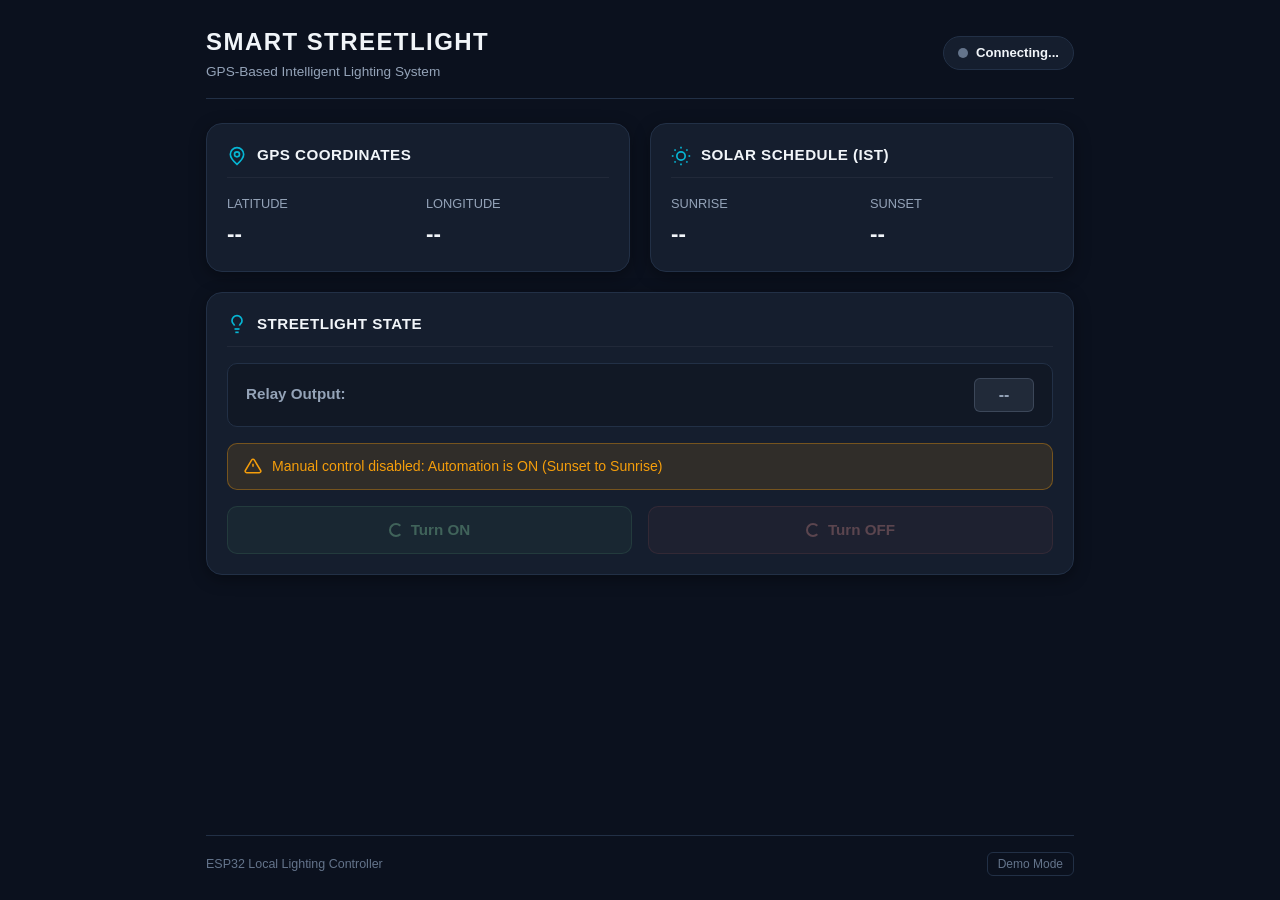
==== frontend/index.html @ 681033b6 "feat: complete Person A deliverables (frontend, mock server, tests, docs) and repository initializat" ====
<!DOCTYPE html>
<html lang="en">
<head>
  <meta charset="UTF-8">
  <meta name="viewport" content="width=device-width, initial-scale=1.0">
  <title>Smart Streetlight</title>
  <link rel="stylesheet" href="styles.css">
</head>
<body>
  <div id="demo-banner" class="demo-banner" role="status" aria-live="polite" hidden>
    <div class="demo-banner-content">
      <span class="demo-badge">DEMO MODE</span>
      <span>SAMPLE DATA, NOT FROM HARDWARE</span>
      <div class="demo-controls">
        <label for="demo-scenario-select" class="visually-hidden">Scenario</label>
        <select id="demo-scenario-select" class="demo-select">
          <option value="gps_ok">GPS Active & Valid</option>
          <option value="gps_waiting">GPS Waiting (No Fix)</option>
          <option value="automation_on">Automation Active (ON)</option>
        </select>
        <button type="button" id="demo-exit-btn" class="demo-btn">Exit Demo</button>
      </div>
    </div>
  </div>

  <div class="app-container">
    <header class="app-header">
      <div class="header-titles">
        <h1 class="main-title">SMART STREETLIGHT</h1>
        <p class="sub-title">GPS-Based Intelligent Lighting System</p>
      </div>
      <div class="connection-pill" id="connection-pill" aria-live="polite">
        <span class="status-indicator" id="connection-dot" aria-hidden="true"></span>
        <span class="status-label" id="connection-text">Connecting...</span>
      </div>
    </header>

    <main class="dashboard-grid">
      <section class="card" aria-labelledby="gps-title">
        <div class="card-header">
          <svg class="card-icon" viewBox="0 0 24 24" fill="none" stroke="currentColor" stroke-width="2" aria-hidden="true">
            <path d="M12 2a8 8 0 0 0-8 8c0 5.25 8 12 8 12s8-6.75 8-12a8 8 0 0 0-8-8z"/><circle cx="12" cy="10" r="3"/>
          </svg>
          <h2 id="gps-title" class="card-title">GPS Coordinates</h2>
        </div>
        <div class="metrics-row">
          <div class="metric-item">
            <span class="metric-label">Latitude</span>
            <span class="metric-value" id="val-latitude">--</span>
          </div>
          <div class="metric-item">
            <span class="metric-label">Longitude</span>
            <span class="metric-value" id="val-longitude">--</span>
          </div>
        </div>
      </section>

      <section class="card" aria-labelledby="solar-title">
        <div class="card-header">
          <svg class="card-icon" viewBox="0 0 24 24" fill="none" stroke="currentColor" stroke-width="2" aria-hidden="true">
            <circle cx="12" cy="12" r="5"/><line x1="12" y1="1" x2="12" y2="3"/><line x1="12" y1="21" x2="12" y2="23"/>
            <line x1="4.2" y1="4.2" x2="5.6" y2="5.6"/><line x1="18.4" y1="18.4" x2="19.8" y2="19.8"/>
            <line x1="1" y1="12" x2="3" y2="12"/><line x1="21" y1="12" x2="23" y2="12"/>
            <line x1="4.2" y1="19.8" x2="5.6" y2="18.4"/><line x1="18.4" y1="5.6" x2="19.8" y2="4.2"/>
          </svg>
          <h2 id="solar-title" class="card-title">Solar Schedule (IST)</h2>
        </div>
        <div class="metrics-row">
          <div class="metric-item">
            <span class="metric-label">Sunrise</span>
            <span class="metric-value" id="val-sunrise">--</span>
          </div>
          <div class="metric-item">
            <span class="metric-label">Sunset</span>
            <span class="metric-value" id="val-sunset">--</span>
          </div>
        </div>
      </section>

      <section class="card card-wide" aria-labelledby="control-title">
        <div class="card-header">
          <svg class="card-icon" viewBox="0 0 24 24" fill="none" stroke="currentColor" stroke-width="2" aria-hidden="true">
            <path d="M15 14c.2-1 .7-1.8 1.4-2.5A4.6 4.6 0 0 0 18 8a6 6 0 1 0-12 0c0 1 .3 2.2 1.5 3.5A4.6 4.6 0 0 1 9 14"/>
            <line x1="9" y1="18" x2="15" y2="18"/><line x1="10" y1="22" x2="14" y2="22"/>
          </svg>
          <h2 id="control-title" class="card-title">Streetlight State</h2>
        </div>

        <div class="relay-state-display" aria-live="polite">
          <span class="relay-state-label">Relay Output:</span>
          <span class="relay-state-badge badge-off" id="relay-state-badge">--</span>
        </div>

        <div class="automation-notice" id="automation-notice" role="alert" hidden>
          <svg class="notice-icon" viewBox="0 0 24 24" fill="none" stroke="currentColor" stroke-width="2" aria-hidden="true">
            <path d="M10.3 3.9L1.8 18a2 2 0 0 0 1.7 3h17a2 2 0 0 0 1.7-3L13.7 3.9a2 2 0 0 0-3.4 0z"/>
            <line x1="12" y1="9" x2="12" y2="13"/><line x1="12" y1="17" x2="12.01" y2="17"/>
          </svg>
          <span class="notice-text">Manual control disabled: Automation is ON (Sunset to Sunrise)</span>
        </div>

        <div class="action-buttons-group">
          <button type="button" class="btn btn-on" id="btn-turn-on" disabled>
            <span class="btn-spinner" aria-hidden="true" hidden></span>
            <span class="btn-label">Turn ON</span>
          </button>
          <button type="button" class="btn btn-off" id="btn-turn-off" disabled>
            <span class="btn-spinner" aria-hidden="true" hidden></span>
            <span class="btn-label">Turn OFF</span>
          </button>
        </div>

        <div class="command-error" id="command-error" role="alert" aria-live="assertive" hidden></div>
      </section>
    </main>

    <footer class="app-footer">
      <span>ESP32 Local Lighting Controller</span>
      <button type="button" id="demo-enter-btn" class="demo-trigger-btn">Demo Mode</button>
    </footer>
  </div>

  <script src="config.js"></script>
  <script src="app.js"></script>
  <script src="demo.js"></script>
</body>
</html>
---- frontend/styles.css ----
/* ==========================================================================
   ESP32 Smart Streetlight - Stylesheet (Person A)
   Theme: Dark Navy / Infrastructure Monitoring (< 8 KB)
   ========================================================================== */
:root {
  --bg-app: #0b111e;
  --bg-card: #151e2e;
  --border-card: #223046;
  --border-focus: #38bdf8;
  --text-main: #f1f5f9;
  --text-muted: #94a3b8;
  --text-dim: #64748b;
  --accent-cyan: #06b6d4;
  --status-connected: #22c55e;
  --relay-on: #22c55e;
  --warning-amber: #f59e0b;
  --warning-bg: rgba(245, 158, 11, 0.12);
  --warning-border: rgba(245, 158, 11, 0.35);
  --error-red: #ef4444;
  --error-bg: rgba(239, 68, 68, 0.12);
  --error-border: rgba(239, 68, 68, 0.35);
  --demo-gold: #fbbf24;
  --demo-bg: #272111;
  --demo-border: #785e17;
  --radius-sm: 6px;
  --radius-md: 10px;
  --radius-lg: 16px;
  --shadow-card: 0 4px 16px rgba(0, 0, 0, 0.35);
  --transition: 0.2s ease;
}

*, *::before, *::after {
  box-sizing: border-box;
  margin: 0;
  padding: 0;
}

body {
  font-family: -apple-system, BlinkMacSystemFont, "Segoe UI", Roboto, "Helvetica Neue", Arial, sans-serif;
  background-color: var(--bg-app);
  color: var(--text-main);
  line-height: 1.5;
  min-height: 100vh;
  display: flex;
  flex-direction: column;
}

.visually-hidden {
  position: absolute;
  width: 1px;
  height: 1px;
  padding: 0;
  margin: -1px;
  overflow: hidden;
  clip: rect(0, 0, 0, 0);
  white-space: nowrap;
  border: 0;
}

/* Demo Banner */
.demo-banner {
  background-color: var(--demo-bg);
  border-bottom: 1px solid var(--demo-border);
  color: var(--demo-gold);
  font-size: 0.85rem;
  font-weight: 600;
  padding: 8px 16px;
}

.demo-banner-content {
  max-width: 900px;
  margin: 0 auto;
  display: flex;
  align-items: center;
  justify-content: space-between;
  flex-wrap: wrap;
  gap: 8px;
}

.demo-badge {
  background: var(--demo-gold);
  color: #1a1405;
  padding: 2px 6px;
  border-radius: var(--radius-sm);
  font-size: 0.75rem;
  font-weight: 700;
}

.demo-controls {
  display: flex;
  align-items: center;
  gap: 8px;
}

.demo-select, .demo-btn {
  background: #191407;
  color: var(--demo-gold);
  border: 1px solid var(--demo-border);
  border-radius: var(--radius-sm);
  padding: 4px 8px;
  font-size: 0.8rem;
  cursor: pointer;
}

.demo-btn:hover { background: #33270b; }

/* Main Container */
.app-container {
  max-width: 900px;
  width: 100%;
  margin: 0 auto;
  padding: 24px 16px;
  display: flex;
  flex-direction: column;
  flex: 1;
}

/* Header */
.app-header {
  display: flex;
  justify-content: space-between;
  align-items: center;
  margin-bottom: 24px;
  padding-bottom: 16px;
  border-bottom: 1px solid var(--border-card);
  flex-wrap: wrap;
  gap: 12px;
}

.header-titles .main-title {
  font-size: 1.5rem;
  font-weight: 700;
  letter-spacing: 0.06em;
}

.header-titles .sub-title {
  font-size: 0.85rem;
  color: var(--text-muted);
  margin-top: 2px;
}

/* Connection Pill */
.connection-pill {
  display: inline-flex;
  align-items: center;
  gap: 8px;
  padding: 6px 14px;
  border-radius: 9999px;
  background: var(--bg-card);
  border: 1px solid var(--border-card);
  font-size: 0.82rem;
  font-weight: 600;
  transition: border-color var(--transition);
}

.status-indicator {
  width: 10px;
  height: 10px;
  border-radius: 50%;
  background: var(--text-dim);
  display: inline-block;
}

.connection-pill.connected .status-indicator {
  background: var(--status-connected);
  box-shadow: 0 0 8px rgba(34, 197, 94, 0.6);
}

.connection-pill.connected { border-color: rgba(34, 197, 94, 0.3); }
.connection-pill.disconnected .status-indicator { background: var(--error-red); }

/* Dashboard Grid */
.dashboard-grid {
  display: grid;
  grid-template-columns: repeat(2, 1fr);
  gap: 20px;
  margin-bottom: 24px;
}

@media (max-width: 640px) {
  .dashboard-grid { grid-template-columns: 1fr; }
}

/* Cards */
.card {
  background: var(--bg-card);
  border: 1px solid var(--border-card);
  border-radius: var(--radius-lg);
  padding: 20px;
  box-shadow: var(--shadow-card);
  display: flex;
  flex-direction: column;
}

.card-wide { grid-column: 1 / -1; }

.card-header {
  display: flex;
  align-items: center;
  gap: 10px;
  margin-bottom: 16px;
  border-bottom: 1px solid rgba(255, 255, 255, 0.05);
  padding-bottom: 10px;
}

.card-icon {
  width: 20px;
  height: 20px;
  color: var(--accent-cyan);
  flex-shrink: 0;
}

.card-title {
  font-size: 0.95rem;
  font-weight: 600;
  text-transform: uppercase;
  letter-spacing: 0.03em;
}

/* Metrics */
.metrics-row {
  display: grid;
  grid-template-columns: 1fr 1fr;
  gap: 16px;
}

.metric-item { display: flex; flex-direction: column; }
.metric-label {
  font-size: 0.8rem;
  color: var(--text-muted);
  margin-bottom: 4px;
  text-transform: uppercase;
}

.metric-value {
  font-size: 1.4rem;
  font-weight: 700;
  font-variant-numeric: tabular-nums;
}

/* Relay Output Display */
.relay-state-display {
  display: flex;
  align-items: center;
  justify-content: space-between;
  background: rgba(0, 0, 0, 0.2);
  border: 1px solid var(--border-card);
  border-radius: var(--radius-md);
  padding: 14px 18px;
  margin-bottom: 16px;
}

.relay-state-label {
  font-size: 0.95rem;
  font-weight: 600;
  color: var(--text-muted);
}

.relay-state-badge {
  display: inline-block;
  padding: 4px 16px;
  border-radius: var(--radius-sm);
  font-size: 1rem;
  font-weight: 700;
  min-width: 60px;
  text-align: center;
}

.badge-on {
  background: rgba(34, 197, 94, 0.2);
  color: var(--relay-on);
  border: 1px solid rgba(34, 197, 94, 0.4);
}

.badge-off {
  background: rgba(100, 116, 139, 0.2);
  color: var(--text-muted);
  border: 1px solid rgba(100, 116, 139, 0.4);
}

/* Automation Notice (Amber) */
.automation-notice {
  display: flex;
  align-items: center;
  gap: 10px;
  background-color: var(--warning-bg);
  border: 1px solid var(--warning-border);
  color: var(--warning-amber);
  padding: 12px 16px;
  border-radius: var(--radius-md);
  font-size: 0.88rem;
  font-weight: 500;
  margin-bottom: 16px;
}

.notice-icon {
  width: 18px;
  height: 18px;
  flex-shrink: 0;
}

/* Buttons */
.action-buttons-group {
  display: grid;
  grid-template-columns: 1fr 1fr;
  gap: 16px;
}

@media (max-width: 480px) {
  .action-buttons-group { grid-template-columns: 1fr; }
}

.btn {
  display: inline-flex;
  align-items: center;
  justify-content: center;
  gap: 8px;
  padding: 14px 20px;
  border-radius: var(--radius-md);
  font-size: 0.95rem;
  font-weight: 700;
  cursor: pointer;
  border: 1px solid transparent;
  transition: all var(--transition);
  min-height: 48px;
}

.btn:focus-visible {
  outline: 2px solid var(--border-focus);
  outline-offset: 2px;
}

.btn-on {
  background-color: rgba(34, 197, 94, 0.15);
  color: #4ade80;
  border-color: rgba(34, 197, 94, 0.4);
}

.btn-on:not(:disabled):hover {
  background-color: rgba(34, 197, 94, 0.25);
  border-color: rgba(34, 197, 94, 0.6);
}

.btn-off {
  background-color: rgba(239, 68, 68, 0.15);
  color: #f87171;
  border-color: rgba(239, 68, 68, 0.4);
}

.btn-off:not(:disabled):hover {
  background-color: rgba(239, 68, 68, 0.25);
  border-color: rgba(239, 68, 68, 0.6);
}

.btn:disabled {
  opacity: 0.4;
  cursor: not-allowed;
  filter: grayscale(0.5);
}

.btn-spinner {
  width: 14px;
  height: 14px;
  border: 2px solid currentColor;
  border-right-color: transparent;
  border-radius: 50%;
  animation: spin 0.75s linear infinite;
  display: inline-block;
}

@keyframes spin { to { transform: rotate(360deg); } }

.command-error {
  margin-top: 14px;
  padding: 10px 14px;
  background-color: var(--error-bg);
  border: 1px solid var(--error-border);
  color: #fca5a5;
  border-radius: var(--radius-md);
  font-size: 0.85rem;
}

/* Footer */
.app-footer {
  margin-top: auto;
  padding-top: 16px;
  border-top: 1px solid var(--border-card);
  display: flex;
  justify-content: space-between;
  align-items: center;
  font-size: 0.78rem;
  color: var(--text-dim);
}

.demo-trigger-btn {
  background: transparent;
  border: 1px solid var(--border-card);
  color: var(--text-dim);
  padding: 4px 10px;
  border-radius: var(--radius-sm);
  font-size: 0.75rem;
  cursor: pointer;
}

.demo-trigger-btn:hover {
  color: var(--text-muted);
  border-color: var(--text-dim);
}

@media (prefers-reduced-motion: reduce) {
  *, *::before, *::after {
    animation-duration: 0.01ms !important;
    transition-duration: 0.01ms !important;
  }
}
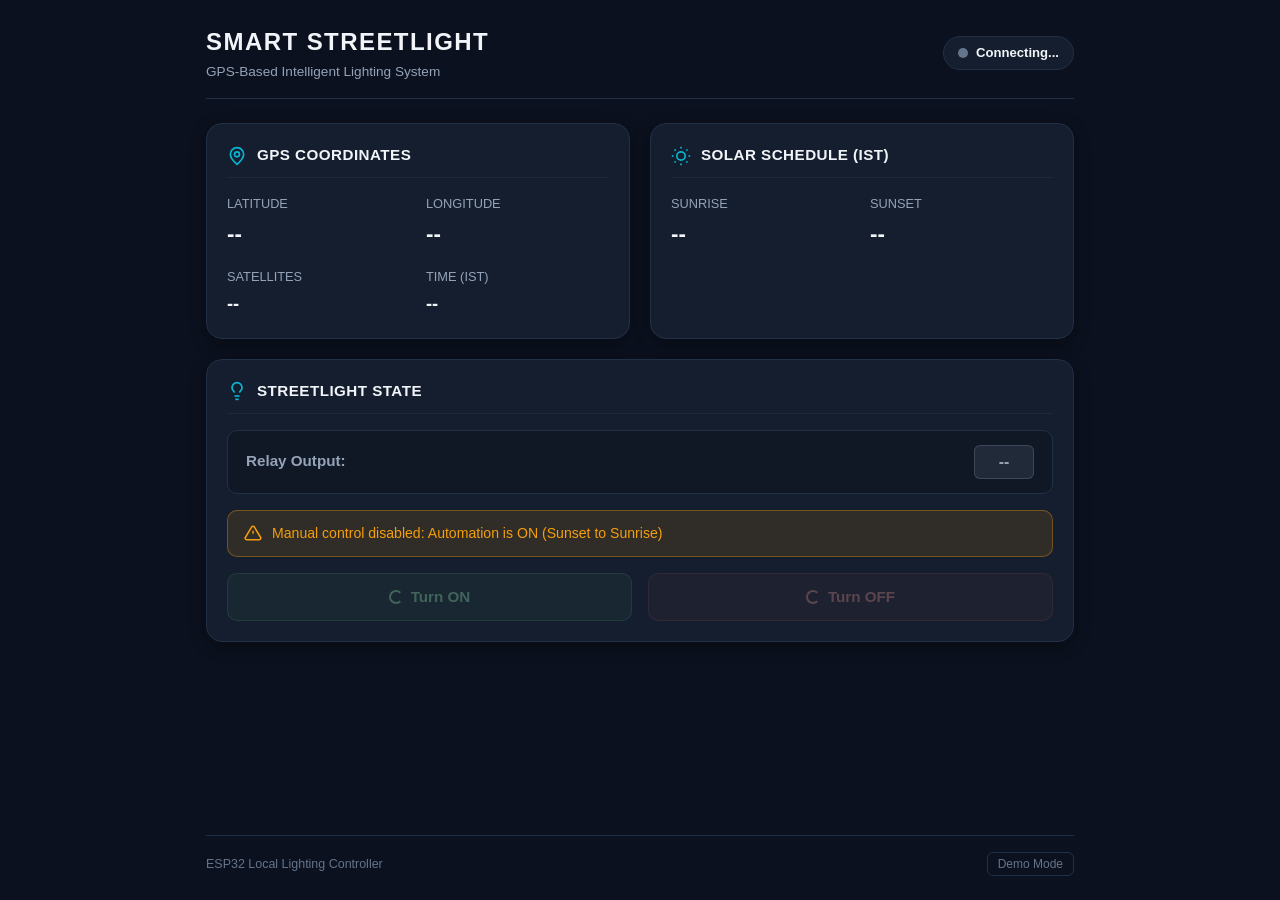
==== commit f99da51b: "feat: add satellites and time (IST) to dashboard and API Contract v2.1" ====
--- a/frontend/index.html
+++ b/frontend/index.html
@@ -51,6 +51,14 @@
           <div class="metric-item">
             <span class="metric-label">Longitude</span>
             <span class="metric-value" id="val-longitude">--</span>
+          </div>
+          <div class="metric-item">
+            <span class="metric-label">Satellites</span>
+            <span class="metric-value" id="val-satellites">--</span>
+          </div>
+          <div class="metric-item">
+            <span class="metric-label">Time (IST)</span>
+            <span class="metric-value" id="val-time">--</span>
           </div>
         </div>
       </section>
--- a/frontend/styles.css
+++ b/frontend/styles.css
@@ -224,6 +224,11 @@
   gap: 16px;
 }
 
+/* Satellites & Time value smaller to fit tidily */
+#val-satellites, #val-time {
+  font-size: 1.15rem;
+}
+
 .metric-item { display: flex; flex-direction: column; }
 .metric-label {
   font-size: 0.8rem;
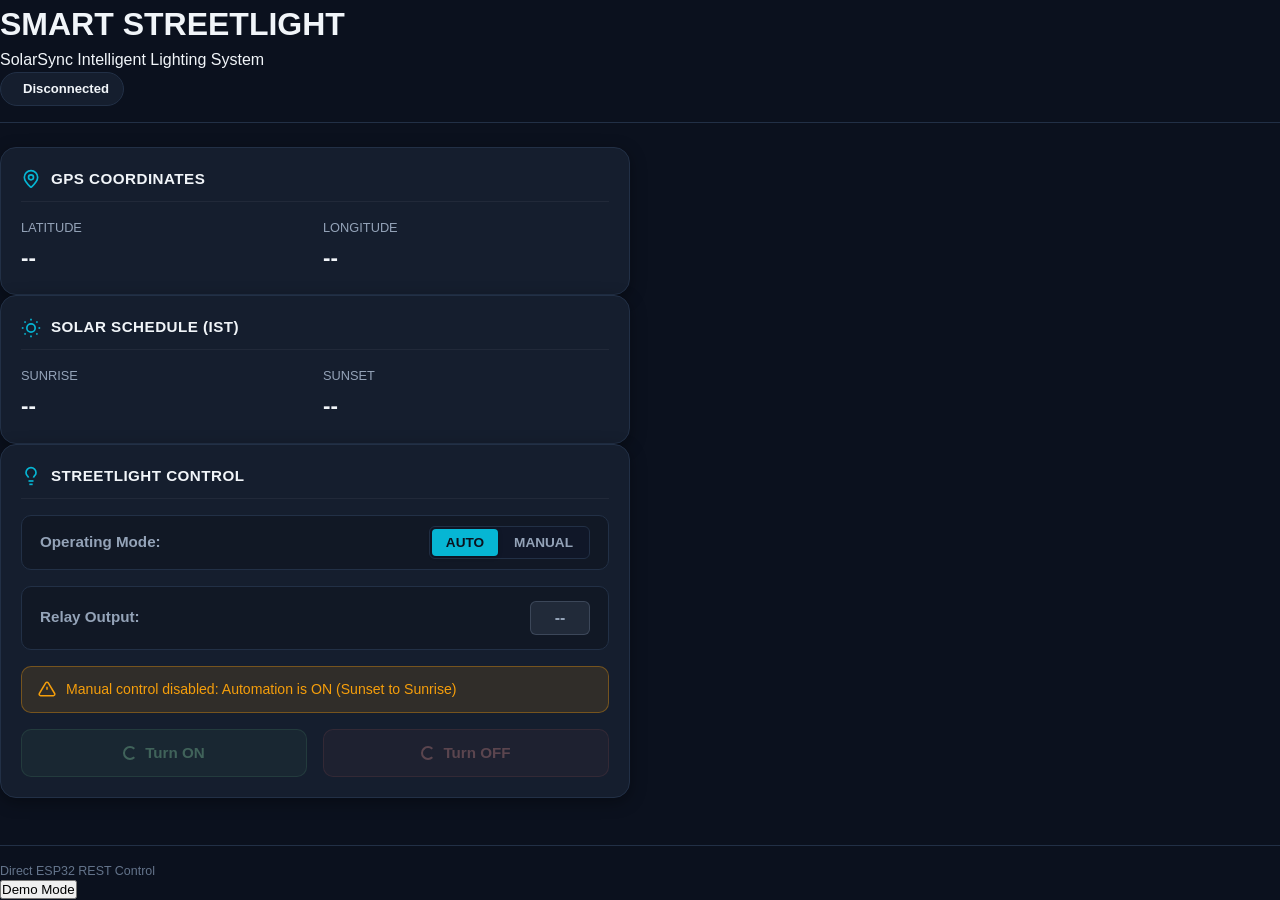
==== commit fbd3c5fe: "feat: implement v2.1 AUTO/MANUAL mode selector and direct light endpoints" ====
--- a/frontend/index.html
+++ b/frontend/index.html
@@ -3,43 +3,43 @@
 <head>
   <meta charset="UTF-8">
   <meta name="viewport" content="width=device-width, initial-scale=1.0">
-  <title>Smart Streetlight</title>
+  <title>Smart Streetlight — SolarSync Dashboard</title>
+  <meta name="description" content="Local GPS-Based Intelligent Lighting System Dashboard">
   <link rel="stylesheet" href="styles.css">
 </head>
 <body>
-  <div id="demo-banner" class="demo-banner" role="status" aria-live="polite" hidden>
+  <!-- Demo Mode Banner (Hidden in real mode) -->
+  <aside class="demo-banner" id="demo-banner" role="status" aria-label="Demo mode warning" hidden>
     <div class="demo-banner-content">
-      <span class="demo-badge">DEMO MODE</span>
-      <span>SAMPLE DATA, NOT FROM HARDWARE</span>
-      <div class="demo-controls">
-        <label for="demo-scenario-select" class="visually-hidden">Scenario</label>
-        <select id="demo-scenario-select" class="demo-select">
-          <option value="gps_ok">GPS Active & Valid</option>
-          <option value="gps_waiting">GPS Waiting (No Fix)</option>
-          <option value="automation_on">Automation Active (ON)</option>
-        </select>
-        <button type="button" id="demo-exit-btn" class="demo-btn">Exit Demo</button>
+      <span class="demo-pill">DEMO ACTIVE</span>
+      <span class="demo-text">DEMO MODE — SAMPLE DATA, NOT FROM HARDWARE</span>
+      <button type="button" class="btn-demo-exit" id="btn-demo-exit" aria-label="Exit Demo Mode">Exit Demo</button>
+    </div>
+  </aside>
+
+  <header class="app-header">
+    <div class="header-content">
+      <div class="header-titles">
+        <h1 class="system-title">SMART STREETLIGHT</h1>
+        <p class="system-subtitle">SolarSync Intelligent Lighting System</p>
+      </div>
+      <div class="header-status">
+        <div class="connection-pill disconnected" id="connection-pill" role="status" aria-live="polite">
+          <span class="status-dot" aria-hidden="true"></span>
+          <span class="status-label" id="connection-text">Disconnected</span>
+        </div>
       </div>
     </div>
-  </div>
+  </header>
 
-  <div class="app-container">
-    <header class="app-header">
-      <div class="header-titles">
-        <h1 class="main-title">SMART STREETLIGHT</h1>
-        <p class="sub-title">GPS-Based Intelligent Lighting System</p>
-      </div>
-      <div class="connection-pill" id="connection-pill" aria-live="polite">
-        <span class="status-indicator" id="connection-dot" aria-hidden="true"></span>
-        <span class="status-label" id="connection-text">Connecting...</span>
-      </div>
-    </header>
+  <main class="dashboard-grid" id="main-content">
+    <div class="cards-layout">
 
-    <main class="dashboard-grid">
       <section class="card" aria-labelledby="gps-title">
         <div class="card-header">
           <svg class="card-icon" viewBox="0 0 24 24" fill="none" stroke="currentColor" stroke-width="2" aria-hidden="true">
-            <path d="M12 2a8 8 0 0 0-8 8c0 5.25 8 12 8 12s8-6.75 8-12a8 8 0 0 0-8-8z"/><circle cx="12" cy="10" r="3"/>
+            <path d="M12 2a8 8 0 0 0-8 8c0 5.4 7.4 11.5 7.7 11.8a.5.5 0 0 0 .6 0C12.6 21.5 20 15.4 20 10a8 8 0 0 0-8-8z"/>
+            <circle cx="12" cy="10" r="3"/>
           </svg>
           <h2 id="gps-title" class="card-title">GPS Coordinates</h2>
         </div>
@@ -51,14 +51,6 @@
           <div class="metric-item">
             <span class="metric-label">Longitude</span>
             <span class="metric-value" id="val-longitude">--</span>
-          </div>
-          <div class="metric-item">
-            <span class="metric-label">Satellites</span>
-            <span class="metric-value" id="val-satellites">--</span>
-          </div>
-          <div class="metric-item">
-            <span class="metric-label">Time (IST)</span>
-            <span class="metric-value" id="val-time">--</span>
           </div>
         </div>
       </section>
@@ -91,7 +83,16 @@
             <path d="M15 14c.2-1 .7-1.8 1.4-2.5A4.6 4.6 0 0 0 18 8a6 6 0 1 0-12 0c0 1 .3 2.2 1.5 3.5A4.6 4.6 0 0 1 9 14"/>
             <line x1="9" y1="18" x2="15" y2="18"/><line x1="10" y1="22" x2="14" y2="22"/>
           </svg>
-          <h2 id="control-title" class="card-title">Streetlight State</h2>
+          <h2 id="control-title" class="card-title">Streetlight Control</h2>
+        </div>
+
+        <!-- Mode Selector (AUTO / MANUAL) -->
+        <div class="mode-selector-group" role="radiogroup" aria-label="Operating Mode">
+          <span class="mode-selector-label">Operating Mode:</span>
+          <div class="mode-toggle-pill">
+            <button type="button" class="btn-mode active" id="btn-mode-auto" role="radio" aria-checked="true">AUTO</button>
+            <button type="button" class="btn-mode" id="btn-mode-manual" role="radio" aria-checked="false">MANUAL</button>
+          </div>
         </div>
 
         <div class="relay-state-display" aria-live="polite">
@@ -120,13 +121,18 @@
 
         <div class="command-error" id="command-error" role="alert" aria-live="assertive" hidden></div>
       </section>
-    </main>
 
-    <footer class="app-footer">
-      <span>ESP32 Local Lighting Controller</span>
-      <button type="button" id="demo-enter-btn" class="demo-trigger-btn">Demo Mode</button>
-    </footer>
-  </div>
+    </div>
+  </main>
+
+  <footer class="app-footer">
+    <div class="footer-content">
+      <span class="footer-note">Direct ESP32 REST Control</span>
+      <div class="footer-actions">
+        <button type="button" class="btn-demo-toggle" id="btn-demo-toggle">Demo Mode</button>
+      </div>
+    </div>
+  </footer>
 
   <script src="config.js"></script>
   <script src="app.js"></script>
--- a/frontend/styles.css
+++ b/frontend/styles.css
@@ -224,11 +224,6 @@
   gap: 16px;
 }
 
-/* Satellites & Time value smaller to fit tidily */
-#val-satellites, #val-time {
-  font-size: 1.15rem;
-}
-
 .metric-item { display: flex; flex-direction: column; }
 .metric-label {
   font-size: 0.8rem;
@@ -241,6 +236,60 @@
   font-size: 1.4rem;
   font-weight: 700;
   font-variant-numeric: tabular-nums;
+}
+
+/* Mode Selector (AUTO / MANUAL) */
+.mode-selector-group {
+  display: flex;
+  align-items: center;
+  justify-content: space-between;
+  background: rgba(0, 0, 0, 0.2);
+  border: 1px solid var(--border-card);
+  border-radius: var(--radius-md);
+  padding: 10px 18px;
+  margin-bottom: 16px;
+}
+
+.mode-selector-label {
+  font-size: 0.95rem;
+  font-weight: 600;
+  color: var(--text-muted);
+}
+
+.mode-toggle-pill {
+  display: flex;
+  background: rgba(15, 23, 42, 0.6);
+  border: 1px solid var(--border-card);
+  border-radius: var(--radius-sm);
+  padding: 2px;
+  gap: 2px;
+}
+
+.btn-mode {
+  background: transparent;
+  border: none;
+  color: var(--text-muted);
+  font-size: 0.85rem;
+  font-weight: 600;
+  padding: 6px 14px;
+  border-radius: 4px;
+  cursor: pointer;
+  transition: all var(--transition);
+}
+
+.btn-mode:hover:not(:disabled) {
+  color: var(--text-main);
+}
+
+.btn-mode.active {
+  background: var(--accent-cyan);
+  color: #0b111e;
+  box-shadow: 0 1px 4px rgba(0, 0, 0, 0.3);
+}
+
+.btn-mode:disabled {
+  opacity: 0.5;
+  cursor: not-allowed;
 }
 
 /* Relay Output Display */
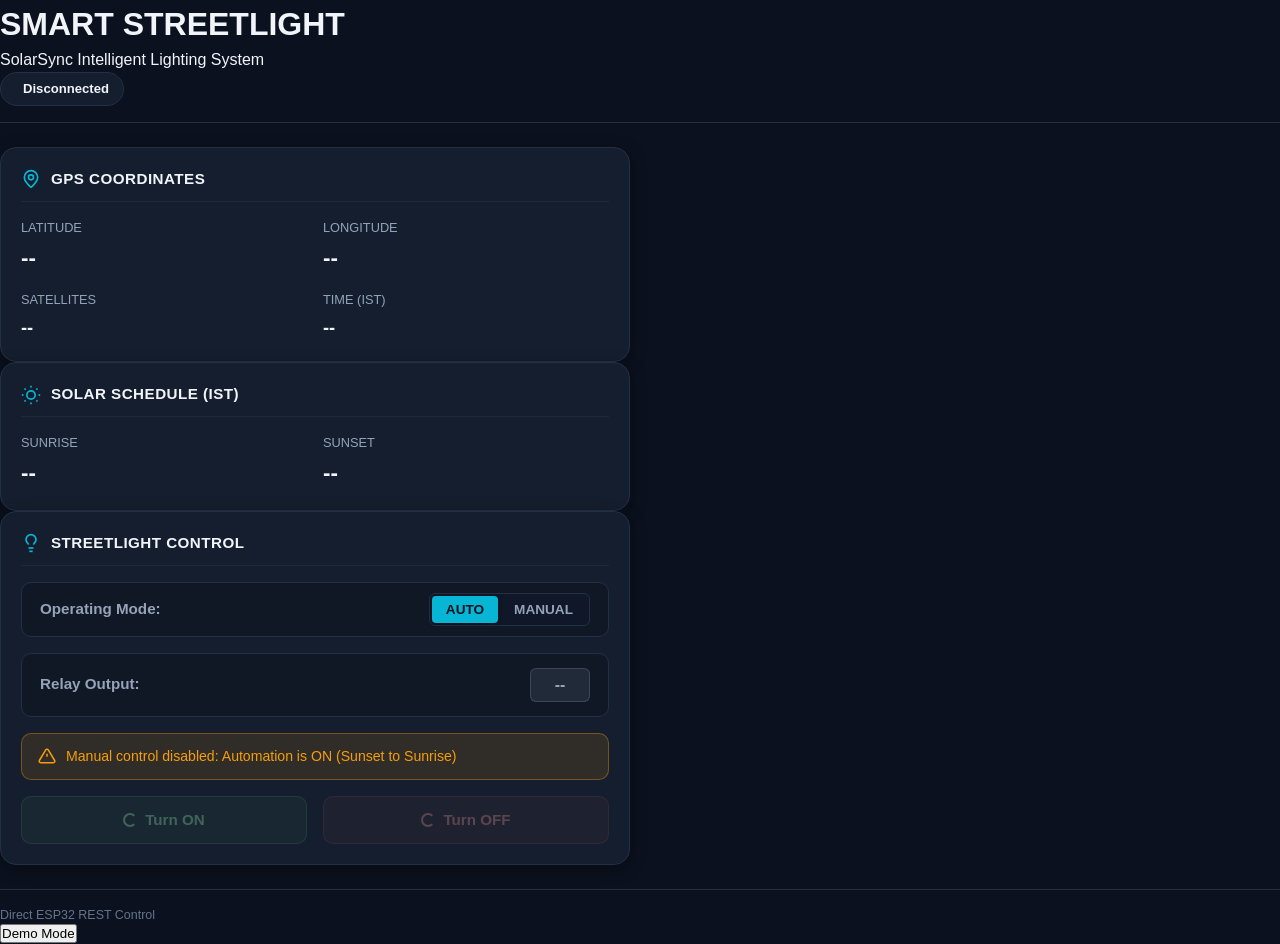
==== commit 8b8ce1f2: "merge: integrate satellite and IST time metrics with AUTO/MANUAL mode selector" ====
--- a/frontend/index.html
+++ b/frontend/index.html
@@ -1,5 +1,6 @@
 <!DOCTYPE html>
 <html lang="en">
+
 <head>
   <meta charset="UTF-8">
   <meta name="viewport" content="width=device-width, initial-scale=1.0">
@@ -7,6 +8,7 @@
   <meta name="description" content="Local GPS-Based Intelligent Lighting System Dashboard">
   <link rel="stylesheet" href="styles.css">
 </head>
+
 <body>
   <!-- Demo Mode Banner (Hidden in real mode) -->
   <aside class="demo-banner" id="demo-banner" role="status" aria-label="Demo mode warning" hidden>
@@ -37,9 +39,11 @@
 
       <section class="card" aria-labelledby="gps-title">
         <div class="card-header">
-          <svg class="card-icon" viewBox="0 0 24 24" fill="none" stroke="currentColor" stroke-width="2" aria-hidden="true">
-            <path d="M12 2a8 8 0 0 0-8 8c0 5.4 7.4 11.5 7.7 11.8a.5.5 0 0 0 .6 0C12.6 21.5 20 15.4 20 10a8 8 0 0 0-8-8z"/>
-            <circle cx="12" cy="10" r="3"/>
+          <svg class="card-icon" viewBox="0 0 24 24" fill="none" stroke="currentColor" stroke-width="2"
+            aria-hidden="true">
+            <path
+              d="M12 2a8 8 0 0 0-8 8c0 5.4 7.4 11.5 7.7 11.8a.5.5 0 0 0 .6 0C12.6 21.5 20 15.4 20 10a8 8 0 0 0-8-8z" />
+            <circle cx="12" cy="10" r="3" />
           </svg>
           <h2 id="gps-title" class="card-title">GPS Coordinates</h2>
         </div>
@@ -52,16 +56,30 @@
             <span class="metric-label">Longitude</span>
             <span class="metric-value" id="val-longitude">--</span>
           </div>
+          <div class="metric-item">
+            <span class="metric-label">Satellites</span>
+            <span class="metric-value" id="val-satellites">--</span>
+          </div>
+          <div class="metric-item">
+            <span class="metric-label">Time (IST)</span>
+            <span class="metric-value" id="val-time">--</span>
+          </div>
         </div>
       </section>
 
       <section class="card" aria-labelledby="solar-title">
         <div class="card-header">
-          <svg class="card-icon" viewBox="0 0 24 24" fill="none" stroke="currentColor" stroke-width="2" aria-hidden="true">
-            <circle cx="12" cy="12" r="5"/><line x1="12" y1="1" x2="12" y2="3"/><line x1="12" y1="21" x2="12" y2="23"/>
-            <line x1="4.2" y1="4.2" x2="5.6" y2="5.6"/><line x1="18.4" y1="18.4" x2="19.8" y2="19.8"/>
-            <line x1="1" y1="12" x2="3" y2="12"/><line x1="21" y1="12" x2="23" y2="12"/>
-            <line x1="4.2" y1="19.8" x2="5.6" y2="18.4"/><line x1="18.4" y1="5.6" x2="19.8" y2="4.2"/>
+          <svg class="card-icon" viewBox="0 0 24 24" fill="none" stroke="currentColor" stroke-width="2"
+            aria-hidden="true">
+            <circle cx="12" cy="12" r="5" />
+            <line x1="12" y1="1" x2="12" y2="3" />
+            <line x1="12" y1="21" x2="12" y2="23" />
+            <line x1="4.2" y1="4.2" x2="5.6" y2="5.6" />
+            <line x1="18.4" y1="18.4" x2="19.8" y2="19.8" />
+            <line x1="1" y1="12" x2="3" y2="12" />
+            <line x1="21" y1="12" x2="23" y2="12" />
+            <line x1="4.2" y1="19.8" x2="5.6" y2="18.4" />
+            <line x1="18.4" y1="5.6" x2="19.8" y2="4.2" />
           </svg>
           <h2 id="solar-title" class="card-title">Solar Schedule (IST)</h2>
         </div>
@@ -79,9 +97,12 @@
 
       <section class="card card-wide" aria-labelledby="control-title">
         <div class="card-header">
-          <svg class="card-icon" viewBox="0 0 24 24" fill="none" stroke="currentColor" stroke-width="2" aria-hidden="true">
-            <path d="M15 14c.2-1 .7-1.8 1.4-2.5A4.6 4.6 0 0 0 18 8a6 6 0 1 0-12 0c0 1 .3 2.2 1.5 3.5A4.6 4.6 0 0 1 9 14"/>
-            <line x1="9" y1="18" x2="15" y2="18"/><line x1="10" y1="22" x2="14" y2="22"/>
+          <svg class="card-icon" viewBox="0 0 24 24" fill="none" stroke="currentColor" stroke-width="2"
+            aria-hidden="true">
+            <path
+              d="M15 14c.2-1 .7-1.8 1.4-2.5A4.6 4.6 0 0 0 18 8a6 6 0 1 0-12 0c0 1 .3 2.2 1.5 3.5A4.6 4.6 0 0 1 9 14" />
+            <line x1="9" y1="18" x2="15" y2="18" />
+            <line x1="10" y1="22" x2="14" y2="22" />
           </svg>
           <h2 id="control-title" class="card-title">Streetlight Control</h2>
         </div>
@@ -90,8 +111,10 @@
         <div class="mode-selector-group" role="radiogroup" aria-label="Operating Mode">
           <span class="mode-selector-label">Operating Mode:</span>
           <div class="mode-toggle-pill">
-            <button type="button" class="btn-mode active" id="btn-mode-auto" role="radio" aria-checked="true">AUTO</button>
-            <button type="button" class="btn-mode" id="btn-mode-manual" role="radio" aria-checked="false">MANUAL</button>
+            <button type="button" class="btn-mode active" id="btn-mode-auto" role="radio"
+              aria-checked="true">AUTO</button>
+            <button type="button" class="btn-mode" id="btn-mode-manual" role="radio"
+              aria-checked="false">MANUAL</button>
           </div>
         </div>
 
@@ -101,9 +124,11 @@
         </div>
 
         <div class="automation-notice" id="automation-notice" role="alert" hidden>
-          <svg class="notice-icon" viewBox="0 0 24 24" fill="none" stroke="currentColor" stroke-width="2" aria-hidden="true">
-            <path d="M10.3 3.9L1.8 18a2 2 0 0 0 1.7 3h17a2 2 0 0 0 1.7-3L13.7 3.9a2 2 0 0 0-3.4 0z"/>
-            <line x1="12" y1="9" x2="12" y2="13"/><line x1="12" y1="17" x2="12.01" y2="17"/>
+          <svg class="notice-icon" viewBox="0 0 24 24" fill="none" stroke="currentColor" stroke-width="2"
+            aria-hidden="true">
+            <path d="M10.3 3.9L1.8 18a2 2 0 0 0 1.7 3h17a2 2 0 0 0 1.7-3L13.7 3.9a2 2 0 0 0-3.4 0z" />
+            <line x1="12" y1="9" x2="12" y2="13" />
+            <line x1="12" y1="17" x2="12.01" y2="17" />
           </svg>
           <span class="notice-text">Manual control disabled: Automation is ON (Sunset to Sunrise)</span>
         </div>
@@ -138,4 +163,5 @@
   <script src="app.js"></script>
   <script src="demo.js"></script>
 </body>
-</html>
+
+</html>
--- a/frontend/styles.css
+++ b/frontend/styles.css
@@ -224,6 +224,11 @@
   gap: 16px;
 }
 
+/* Satellites & Time value smaller to fit tidily */
+#val-satellites, #val-time {
+  font-size: 1.15rem;
+}
+
 .metric-item { display: flex; flex-direction: column; }
 .metric-label {
   font-size: 0.8rem;
